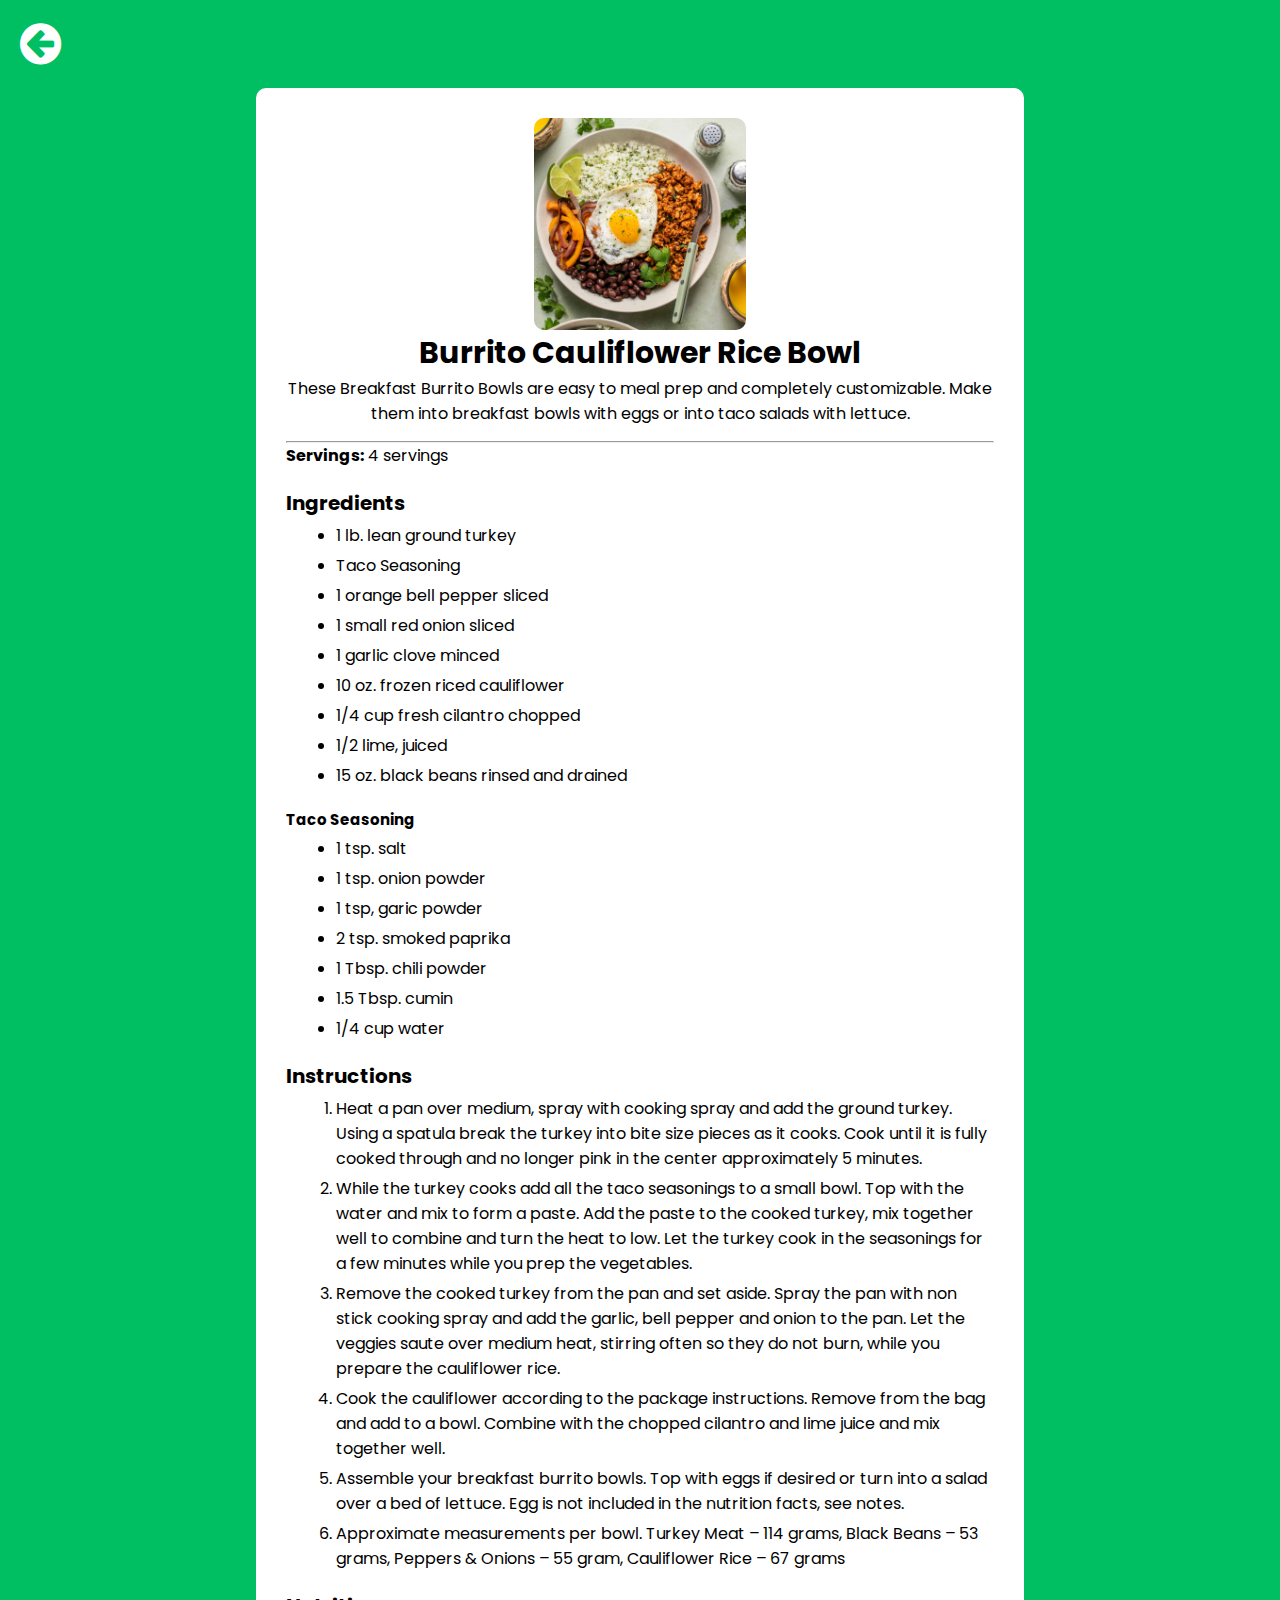
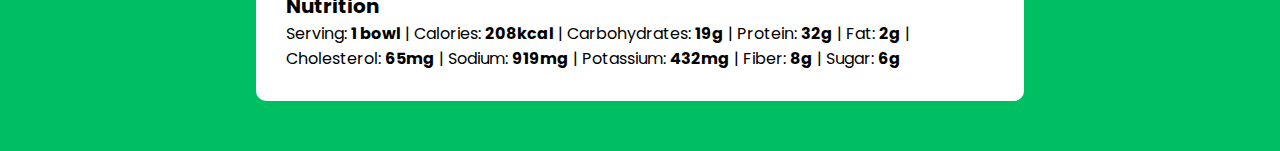
==== Burrito.html @ b9210a34 "Add files via upload" ====
<!DOCTYPE html>
<html lang="en">
<head>
	<meta charset="UTF-8">
	<meta http-equiv="X-UA-Compatible" content="IE=edge">
	<meta name="viewport" content="width=device-width, initial-scale=1.0">
	<title>Burrito Cauliflower Rice Bowl</title>
	<link rel="stylesheet" href="mealRecipe.css"/>
	<link rel="icon" href="Picture/Logo.png">
    <link rel="stylesheet" href="https://cdnjs.cloudflare.com/ajax/libs/font-awesome/4.7.0/css/font-awesome.min.css">
</head>
<body>

    <div class="bButton"><a href="recipe.html"><i class="fa fa-arrow-circle-left" style="font-size:48px;color:white"></i></a></div>


    <div class="container">

		<div class="heading">
			<img src="Picture/Burrito Bowl.jpg" alt="">
			<h1>Burrito Cauliflower Rice Bowl</h1>
			<h4>These Breakfast Burrito Bowls are easy to meal prep and completely customizable. Make them into breakfast bowls with eggs or into taco salads with lettuce.</h4>
			<hr>
		</div>
        <p><span>Servings:</span> 4 servings</p>

		<h2>Ingredients</h2>
			<ul>
				<li>1 lb. lean ground turkey</li>
				<li>Taco Seasoning</li>
				<li>1 orange bell pepper sliced</li>
				<li>1 small red onion sliced</li>
				<li>1 garlic clove minced</li>
				<li>10 oz. frozen riced cauliflower</li>
				<li>1/4 cup fresh cilantro chopped</li>
				<li>1/2 lime, juiced</li>
				<li>15 oz. black beans rinsed and drained</li>
			</ul>

		<h3>Taco Seasoning</h3>
			<ul>
				<li>1 tsp. salt</li>
				<li>1 tsp. onion powder</li>
				<li>1 tsp, garic powder</li>
				<li>2 tsp. smoked paprika</li>
				<li>1 Tbsp. chili powder</li>
				<li>1.5 Tbsp. cumin</li>
				<li>1/4 cup water</li>

			</ul>

		<h2>Instructions</h2>
			<ol>
				<li>Heat a pan over medium, spray with cooking spray and add the ground turkey. Using a spatula break the turkey into bite size pieces as it cooks. Cook until it is fully cooked through and no longer pink in the center approximately 5 minutes. </li>
				<li>While the turkey cooks add all the taco seasonings to a small bowl. Top with the water and mix to form a paste. Add the paste to the cooked turkey, mix together well to combine and turn the heat to low. Let the turkey cook in the seasonings for a few minutes while you prep the vegetables. </li>
				<li>Remove the cooked turkey from the pan and set aside. Spray the pan with non stick cooking spray and add the garlic, bell pepper and onion to the pan. Let the veggies saute over medium heat, stirring often so they do not burn, while you prepare the cauliflower rice.</li>
				<li>Cook the cauliflower according to the package instructions. Remove from the bag and add to a bowl. Combine with the chopped cilantro and lime juice and mix together well. </li>
				<li>Assemble your breakfast burrito bowls. Top with eggs if desired or turn into a salad over a bed of lettuce. Egg is not included in the nutrition facts, see notes.</li>
				<li>Approximate measurements per bowl. Turkey Meat – 114 grams, Black Beans – 53 grams, Peppers & Onions – 55 gram, Cauliflower Rice – 67 grams</li>
			</ol>

		<h2>Nutrition</h2>
		<p>Serving: <span>1 bowl</span> | 
			Calories: <span>208kcal</span> |
			Carbohydrates: <span>19g</span> |
			Protein: <span>32g</span> |
			Fat: <span>2g</span> |
			Cholesterol: <span>65mg</span> |
			Sodium: <span>919mg</span> |
			Potassium: <span>432mg</span> |
			Fiber: <span>8g</span> |
			Sugar: <span>6g</span>
		
		</p>
    </div>


</body>
</html>
---- mealRecipe.css ----
@import url('https://fonts.googleapis.com/css2?family=Poppins:ital,wght@0,100;0,200;0,300;0,400;0,500;0,600;0,700;0,800;0,900;1,100;1,200;1,300;1,400;1,500;1,600;1,700;1,800;1,900&display=swap');

* {
	margin: 0;
	padding: 0;
	box-sizing: border-box;
	font-family: Poppins;
}

body{
    background-color: rgb(0,191,99);
}

i{	
	margin: 20px;
	position: relative;
}

.container{
	position: relative;
	margin:auto;
	margin-bottom: 50px;
	width: 60%;
	background-color: white;
	padding: 30px;
	align-items: center;
	border-radius: 10px;
}

h1{
	text-align: center;
}

ul, ol li  {
	margin-left: 50px;
}

li{
	margin-top: 5px;
}

h2,h3{
	margin-top: 20px;
}

h1{
	font-size: 30px;
}

h3{
	font-size: 15px;
}

h2{
	font-size: 20px;
}

p, h4{
	font-weight: normal;
	font-size: 14;
}

h4{
	text-align: center;
	margin-bottom: 15px;
}

span{
	font-weight: bolder;
}

.heading{
	align-items: center;
}

img{
	display: block;
	margin-left: auto;
	margin-right: auto;
	width: 50%;
	width: 30%;
	border-radius: 10px;
}

@media (max-width: 640px) {
	img{
		width: 100%;
	}

	.container{
		width: 90%;
	}

}
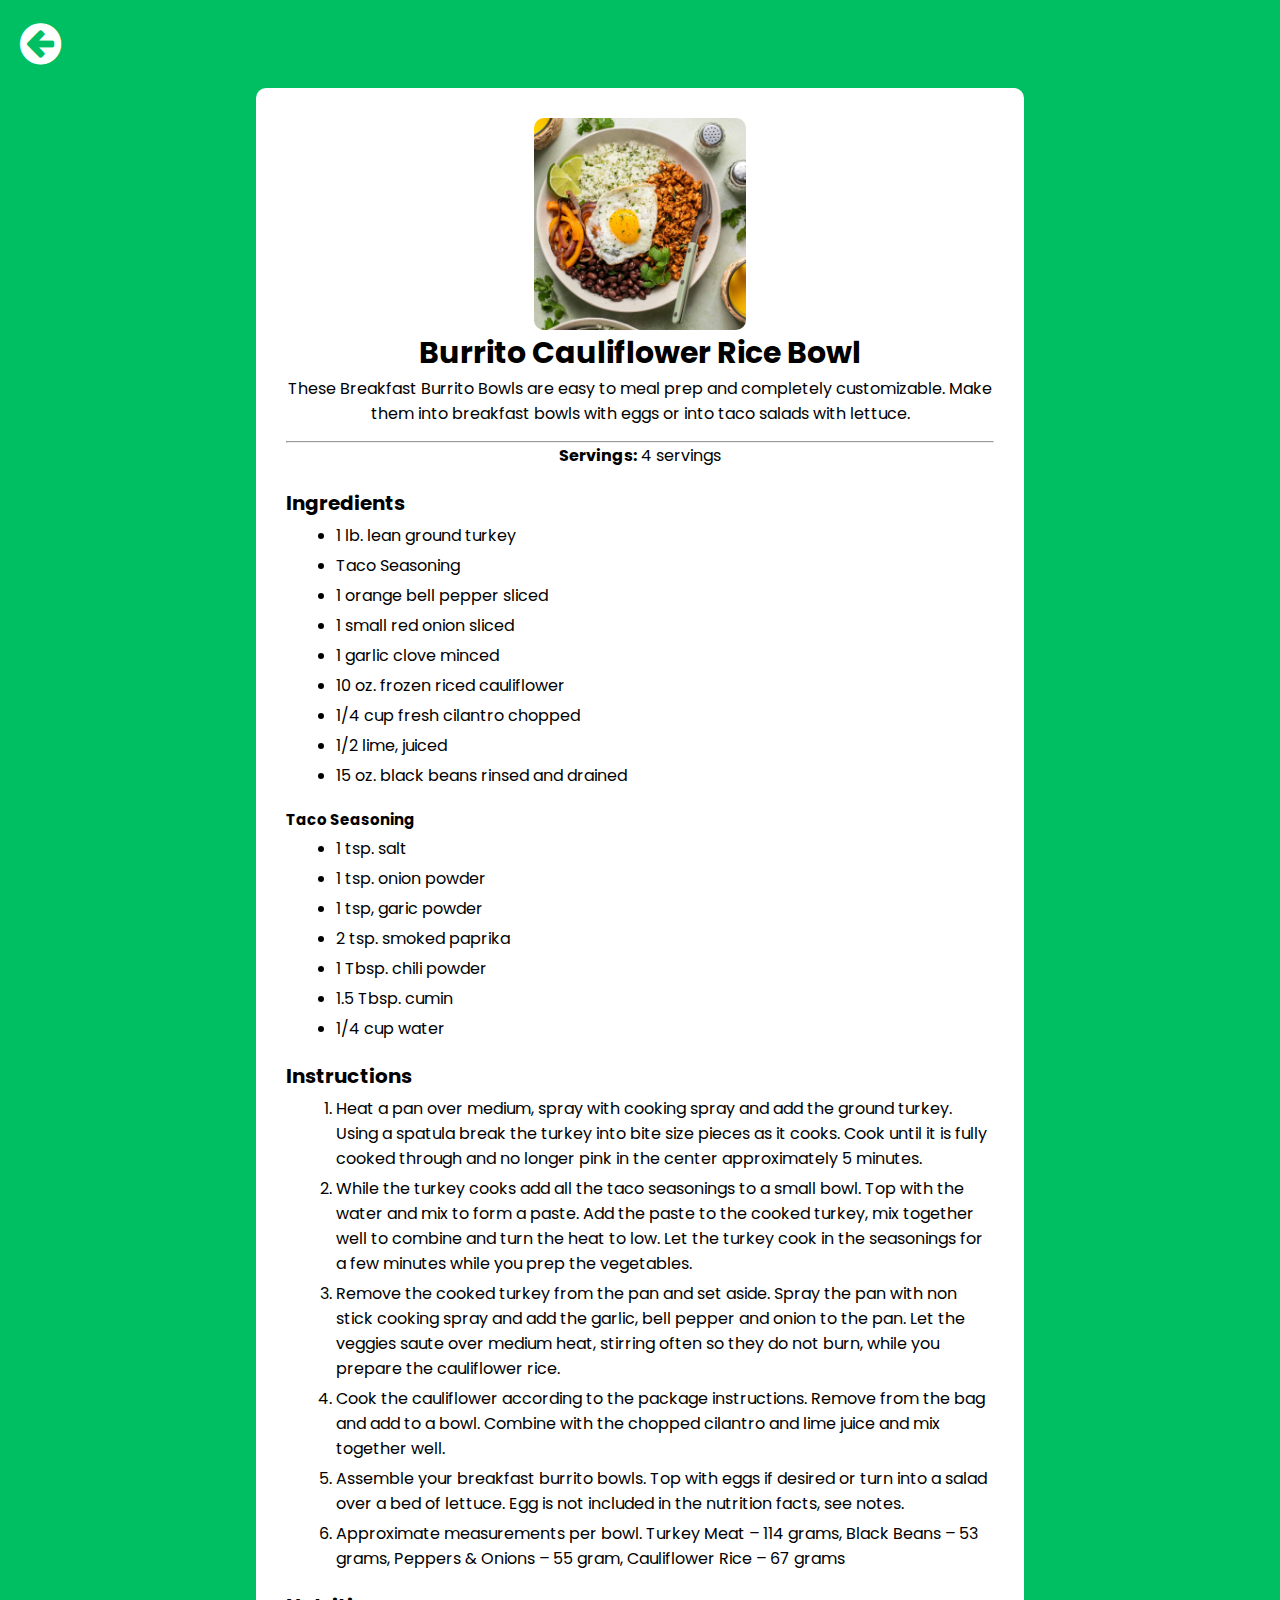
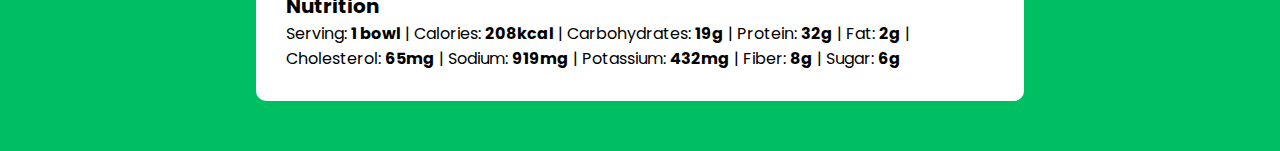
==== commit fb1a2cde: "Add files via upload" ====
--- a/Burrito.html
+++ b/Burrito.html
@@ -22,7 +22,7 @@
 			<h4>These Breakfast Burrito Bowls are easy to meal prep and completely customizable. Make them into breakfast bowls with eggs or into taco salads with lettuce.</h4>
 			<hr>
 		</div>
-        <p><span>Servings:</span> 4 servings</p>
+        <p class="serving"><span>Servings:</span> 4 servings</p>
 
 		<h2>Ingredients</h2>
 			<ul>
@@ -70,10 +70,8 @@
 			Potassium: <span>432mg</span> |
 			Fiber: <span>8g</span> |
 			Sugar: <span>6g</span>
-		
 		</p>
     </div>
 
-
 </body>
 </html>--- a/mealRecipe.css
+++ b/mealRecipe.css
@@ -58,11 +58,16 @@
 p, h4{
 	font-weight: normal;
 	font-size: 14;
+
+}
+
+.serving{
+	text-align: center;
 }
 
 h4{
+	margin-bottom: 15px;
 	text-align: center;
-	margin-bottom: 15px;
 }
 
 span{
@@ -91,4 +96,8 @@
 		width: 90%;
 	}
 
+	h1{
+		font-size: 25px;
+	}
+
 }